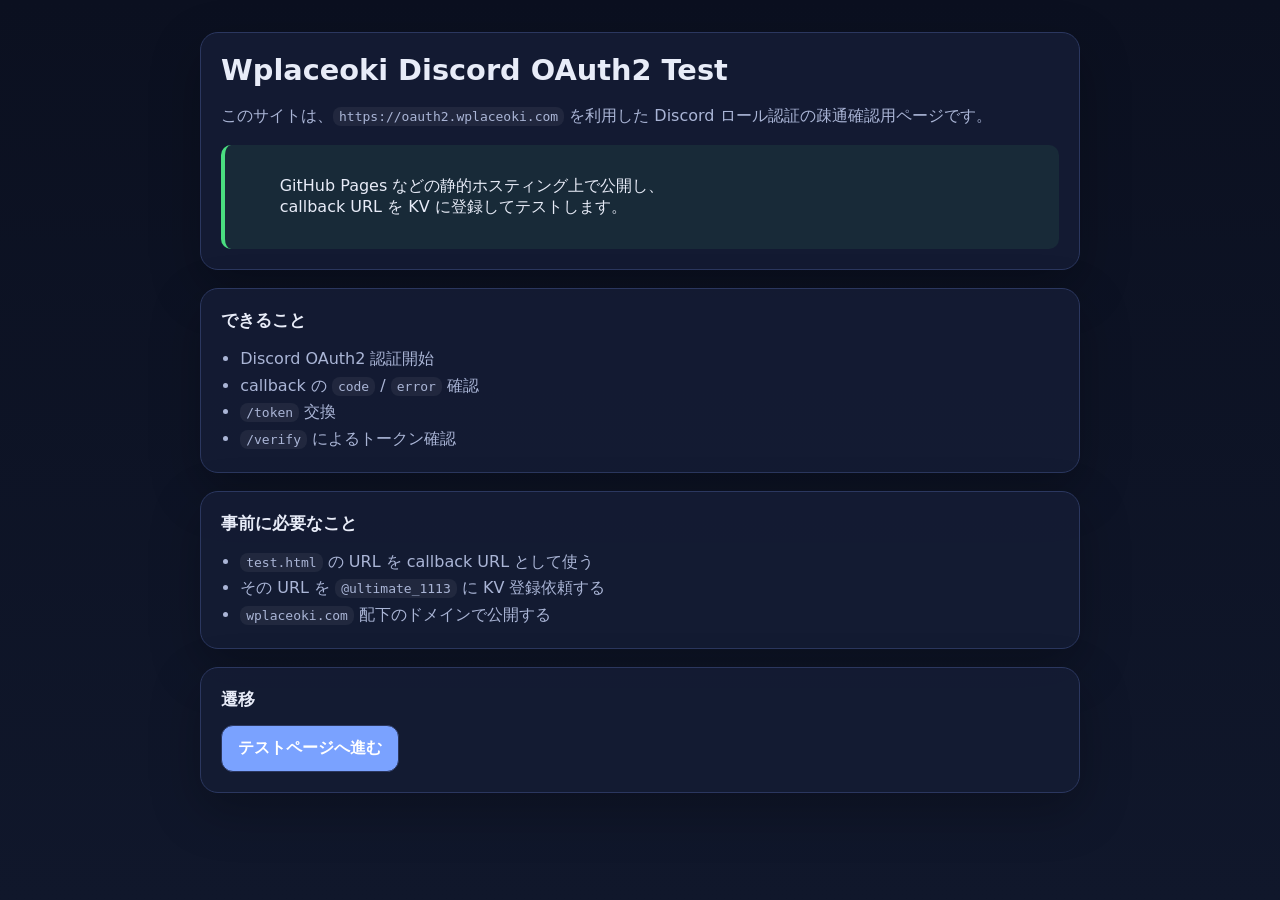
==== index.html @ 6dcc7044 "OAuth2 test site" ====
<!DOCTYPE html>
<html lang="ja">
<head>
  <meta charset="UTF-8" />
  <meta name="viewport" content="width=device-width, initial-scale=1.0" />
  <title>Wplaceoki OAuth2 Test</title>
  <link rel="stylesheet" href="./style.css" />
</head>
<body>
  <div class="wrap">
    <div class="card">
      <h1>Wplaceoki Discord OAuth2 Test</h1>
      <p>
        このサイトは、<code>https://oauth2.wplaceoki.com</code> を利用した
        Discord ロール認証の疎通確認用ページです。
      </p>
      <div class="status ok">
        GitHub Pages などの静的ホスティング上で公開し、
        callback URL を KV に登録してテストします。
      </div>
    </div>

    <div class="card">
      <h2>できること</h2>
      <ul class="list">
        <li>Discord OAuth2 認証開始</li>
        <li>callback の <code>code</code> / <code>error</code> 確認</li>
        <li><code>/token</code> 交換</li>
        <li><code>/verify</code> によるトークン確認</li>
      </ul>
    </div>

    <div class="card">
      <h2>事前に必要なこと</h2>
      <ul class="list">
        <li><code>test.html</code> の URL を callback URL として使う</li>
        <li>その URL を <code>@ultimate_1113</code> に KV 登録依頼する</li>
        <li><code>wplaceoki.com</code> 配下のドメインで公開する</li>
      </ul>
    </div>

    <div class="card">
      <h2>遷移</h2>
      <div class="row">
        <a class="button-link" href="./test.html">テストページへ進む</a>
      </div>
    </div>
  </div>
</body>
</html>
---- style.css ----
:root {
  color-scheme: dark;
  --bg: #0b1020;
  --panel: #141c33;
  --panel-2: #1a2442;
  --text: #e8ecf8;
  --muted: #aab5d6;
  --accent: #7aa2ff;
  --ok: #4ade80;
  --warn: #fbbf24;
  --err: #f87171;
  --border: #2b375f;
}

* {
  box-sizing: border-box;
}

body {
  margin: 0;
  font-family: system-ui, -apple-system, BlinkMacSystemFont, "Segoe UI", sans-serif;
  background: linear-gradient(180deg, #0b1020 0%, #10172b 100%);
  color: var(--text);
  min-height: 100vh;
}

.wrap {
  max-width: 920px;
  margin: 0 auto;
  padding: 32px 20px 48px;
}

.card {
  background: rgba(20, 28, 51, 0.92);
  border: 1px solid var(--border);
  border-radius: 18px;
  padding: 20px;
  box-shadow: 0 18px 50px rgba(0, 0, 0, 0.25);
  margin-bottom: 18px;
}

h1,
h2 {
  margin: 0 0 14px;
}

h1 {
  font-size: 1.8rem;
}

h2 {
  font-size: 1.05rem;
  color: var(--text);
}

p,
li {
  line-height: 1.65;
  color: var(--muted);
}

.grid {
  display: grid;
  grid-template-columns: repeat(auto-fit, minmax(260px, 1fr));
  gap: 16px;
}

label {
  display: block;
  font-size: 0.92rem;
  font-weight: 600;
  margin-bottom: 8px;
  color: var(--text);
}

input,
textarea {
  width: 100%;
  background: var(--panel-2);
  color: var(--text);
  border: 1px solid var(--border);
  border-radius: 12px;
  padding: 12px 14px;
  font: inherit;
}

textarea {
  min-height: 112px;
  resize: vertical;
}

.row {
  display: flex;
  gap: 12px;
  flex-wrap: wrap;
}

button,
.button-link {
  appearance: none;
  border: 1px solid var(--border);
  background: var(--accent);
  color: white;
  border-radius: 12px;
  padding: 12px 16px;
  font: inherit;
  font-weight: 700;
  cursor: pointer;
  text-decoration: none;
  display: inline-block;
}

button.secondary,
.button-link.secondary {
  background: transparent;
  color: var(--text);
}

.mono {
  font-family: ui-monospace, SFMono-Regular, Menlo, Consolas, monospace;
  font-size: 0.92rem;
  word-break: break-all;
}

.status {
  border-left: 4px solid var(--accent);
  padding: 12px 14px;
  border-radius: 10px;
  background: rgba(122, 162, 255, 0.08);
  margin-top: 10px;
  white-space: pre-wrap;
}

.status.ok {
  border-left-color: var(--ok);
  background: rgba(74, 222, 128, 0.08);
}

.status.warn {
  border-left-color: var(--warn);
  background: rgba(251, 191, 36, 0.08);
}

.status.err {
  border-left-color: var(--err);
  background: rgba(248, 113, 113, 0.08);
}

code {
  background: rgba(255, 255, 255, 0.06);
  border-radius: 8px;
  padding: 2px 6px;
}

.small {
  font-size: 0.92rem;
}

.kv {
  display: grid;
  grid-template-columns: 180px 1fr;
  gap: 8px 12px;
  align-items: start;
}

.kv > div:nth-child(odd) {
  color: var(--muted);
  font-size: 0.92rem;
}

.list {
  margin: 0;
  padding-left: 1.2rem;
}

@media (max-width: 640px) {
  .kv {
    grid-template-columns: 1fr;
  }
}
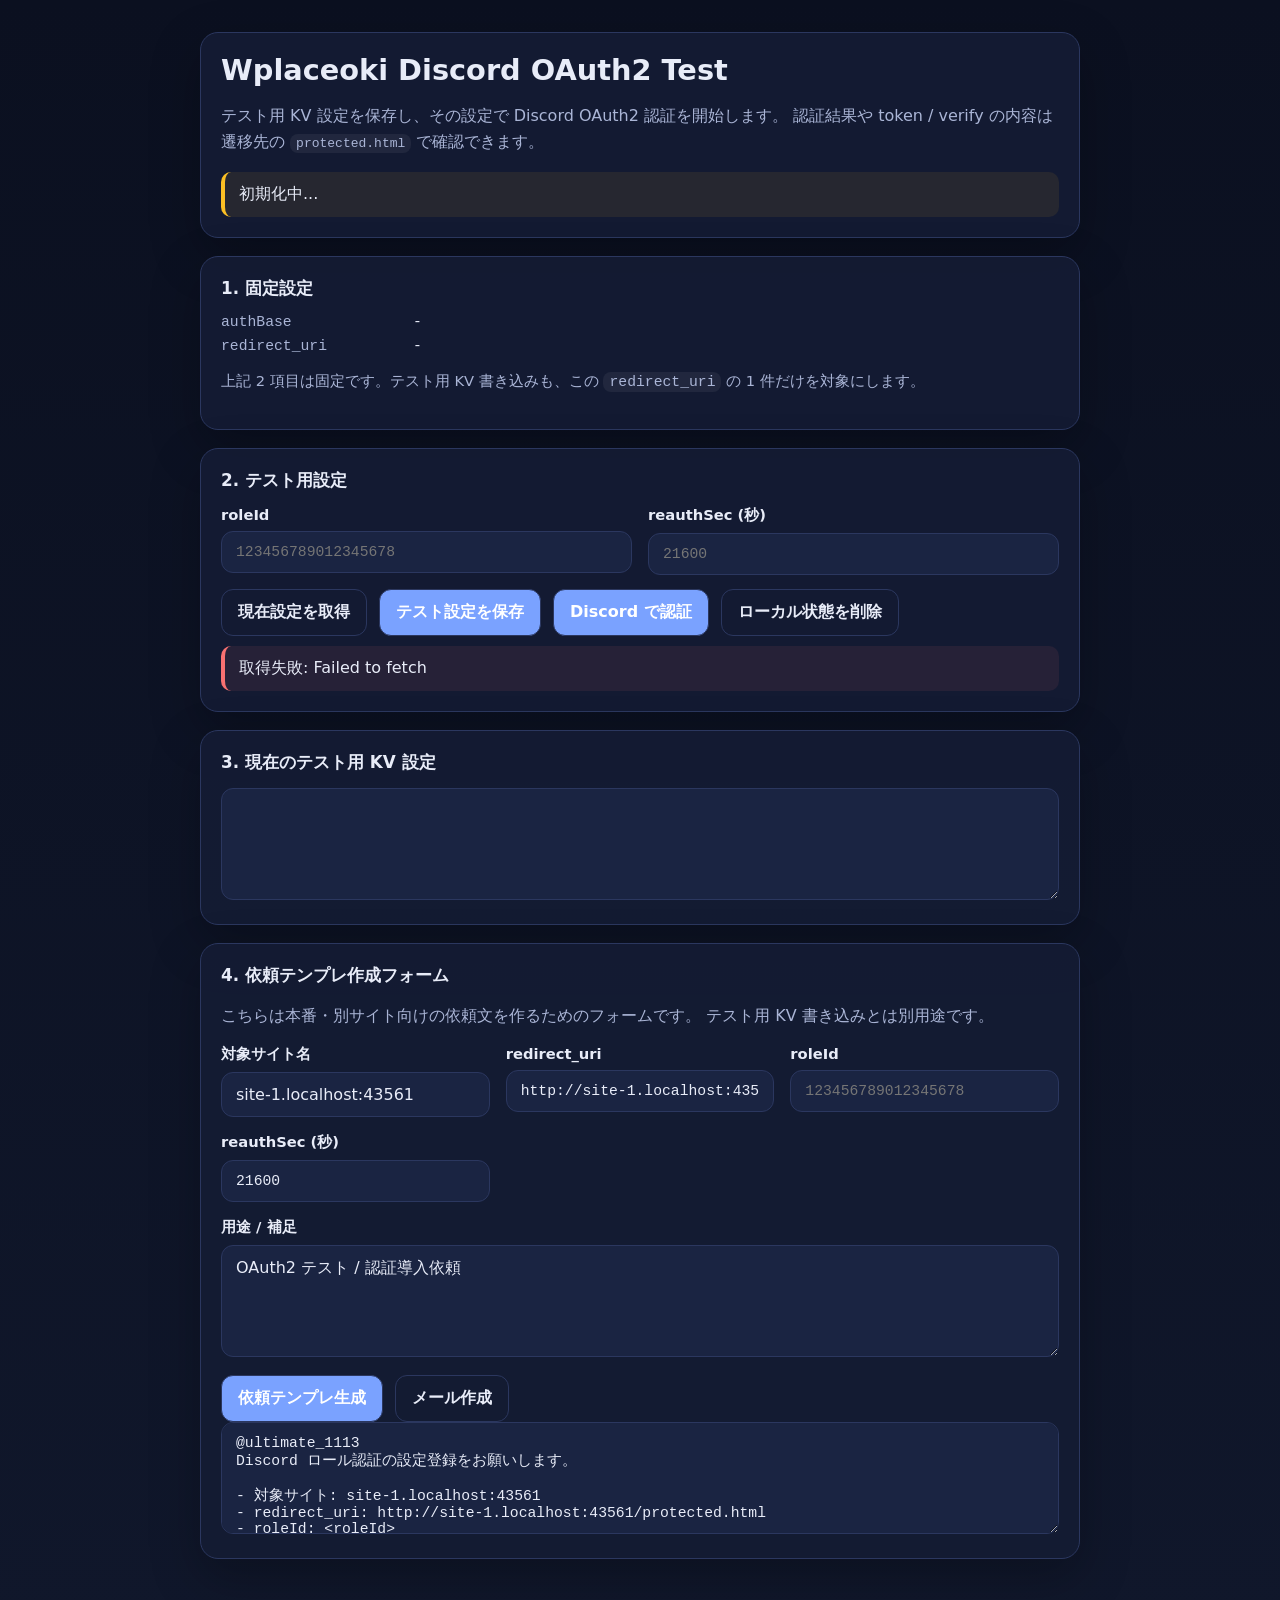
==== commit 15026aa2: "OAuth2テストサイトの構成を変更" ====
--- a/index.html
+++ b/index.html
@@ -11,40 +11,335 @@
     <div class="card">
       <h1>Wplaceoki Discord OAuth2 Test</h1>
       <p>
-        このサイトは、<code>https://oauth2.wplaceoki.com</code> を利用した
-        Discord ロール認証の疎通確認用ページです。
+        テスト用 KV 設定を保存し、その設定で Discord OAuth2 認証を開始します。
+        認証結果や token / verify の内容は遷移先の <code>protected.html</code> で確認できます。
       </p>
-      <div class="status ok">
-        GitHub Pages などの静的ホスティング上で公開し、
-        callback URL を KV に登録してテストします。
-      </div>
-    </div>
-
-    <div class="card">
-      <h2>できること</h2>
-      <ul class="list">
-        <li>Discord OAuth2 認証開始</li>
-        <li>callback の <code>code</code> / <code>error</code> 確認</li>
-        <li><code>/token</code> 交換</li>
-        <li><code>/verify</code> によるトークン確認</li>
-      </ul>
-    </div>
-
-    <div class="card">
-      <h2>事前に必要なこと</h2>
-      <ul class="list">
-        <li><code>test.html</code> の URL を callback URL として使う</li>
-        <li>その URL を <code>@ultimate_1113</code> に KV 登録依頼する</li>
-        <li><code>wplaceoki.com</code> 配下のドメインで公開する</li>
-      </ul>
-    </div>
-
-    <div class="card">
-      <h2>遷移</h2>
-      <div class="row">
-        <a class="button-link" href="./test.html">テストページへ進む</a>
-      </div>
+      <div id="topStatus" class="status warn">初期化中...</div>
+    </div>
+
+    <div class="card">
+      <h2>1. 固定設定</h2>
+      <div class="kv mono">
+        <div>authBase</div><div id="authBaseValue">-</div>
+        <div>redirect_uri</div><div id="redirectUriValue">-</div>
+      </div>
+      <p class="small">
+        上記 2 項目は固定です。テスト用 KV 書き込みも、この <code>redirect_uri</code> の 1 件だけを対象にします。
+      </p>
+    </div>
+
+    <div class="card">
+      <h2>2. テスト用設定</h2>
+      <div class="grid">
+        <div>
+          <label for="roleIdInput">roleId</label>
+          <input id="roleIdInput" class="mono" placeholder="123456789012345678" />
+        </div>
+        <div>
+          <label for="reauthSecInput">reauthSec (秒)</label>
+          <input id="reauthSecInput" class="mono" type="number" min="60" max="86400" step="1" placeholder="21600" />
+        </div>
+      </div>
+      <div class="row" style="margin-top: 14px;">
+        <button id="loadConfigBtn" type="button" class="secondary">現在設定を取得</button>
+        <button id="saveTestConfigBtn" type="button">テスト設定を保存</button>
+        <button id="startAuthBtn" type="button">Discord で認証</button>
+        <button id="clearLocalBtn" type="button" class="secondary">ローカル状態を削除</button>
+      </div>
+      <div id="configStatus" class="status">待機中</div>
+    </div>
+
+    <div class="card">
+      <h2>3. 現在のテスト用 KV 設定</h2>
+      <textarea id="currentConfigOutput" class="mono" readonly></textarea>
+    </div>
+
+    <div class="card">
+      <h2>4. 依頼テンプレ作成フォーム</h2>
+      <p>
+        こちらは本番・別サイト向けの依頼文を作るためのフォームです。
+        テスト用 KV 書き込みとは別用途です。
+      </p>
+      <div class="grid">
+        <div>
+          <label for="reqSiteName">対象サイト名</label>
+          <input id="reqSiteName" placeholder="app.wplaceoki.com" />
+        </div>
+        <div>
+          <label for="reqRedirectUri">redirect_uri</label>
+          <input id="reqRedirectUri" class="mono" placeholder="https://app.wplaceoki.com/auth/callback" />
+        </div>
+        <div>
+          <label for="reqRoleId">roleId</label>
+          <input id="reqRoleId" class="mono" placeholder="123456789012345678" />
+        </div>
+        <div>
+          <label for="reqReauthSec">reauthSec (秒)</label>
+          <input id="reqReauthSec" class="mono" type="number" min="60" step="1" placeholder="21600" />
+        </div>
+      </div>
+      <div style="margin-top: 16px;">
+        <label for="reqPurpose">用途 / 補足</label>
+        <textarea id="reqPurpose" placeholder="一般会員向けサイト / 管理画面 / テスト用途 など"></textarea>
+      </div>
+      <div class="row" style="margin-top: 14px;">
+        <button id="buildTemplateBtn" type="button">依頼テンプレ生成</button>
+        <button id="mailtoBtn" type="button" class="secondary">メール作成</button>
+      </div>
+      <textarea id="requestTemplateOutput" class="mono" readonly></textarea>
     </div>
   </div>
+
+  <script>
+    const STATE_KEY = "wplaceoki-oauth-test-state";
+    const TOKEN_KEY = "wplaceoki-oauth-test-token";
+    const TOKEN_RESPONSE_KEY = "wplaceoki-oauth-test-token-response";
+
+    const els = {
+      topStatus: document.getElementById("topStatus"),
+      authBaseValue: document.getElementById("authBaseValue"),
+      redirectUriValue: document.getElementById("redirectUriValue"),
+
+      roleIdInput: document.getElementById("roleIdInput"),
+      reauthSecInput: document.getElementById("reauthSecInput"),
+      loadConfigBtn: document.getElementById("loadConfigBtn"),
+      saveTestConfigBtn: document.getElementById("saveTestConfigBtn"),
+      startAuthBtn: document.getElementById("startAuthBtn"),
+      clearLocalBtn: document.getElementById("clearLocalBtn"),
+      configStatus: document.getElementById("configStatus"),
+      currentConfigOutput: document.getElementById("currentConfigOutput"),
+
+      reqSiteName: document.getElementById("reqSiteName"),
+      reqRedirectUri: document.getElementById("reqRedirectUri"),
+      reqRoleId: document.getElementById("reqRoleId"),
+      reqReauthSec: document.getElementById("reqReauthSec"),
+      reqPurpose: document.getElementById("reqPurpose"),
+      buildTemplateBtn: document.getElementById("buildTemplateBtn"),
+      mailtoBtn: document.getElementById("mailtoBtn"),
+      requestTemplateOutput: document.getElementById("requestTemplateOutput")
+    };
+
+    let authBase = "https://oauth2.wplaceoki.com";
+    let redirectUri = `${location.origin}/protected.html`;
+    let configLimits = { reauthMinSec: 60, reauthMaxSec: 86400 };
+
+    function setStatus(el, type, text) {
+      el.className = `status ${type}`.trim();
+      el.textContent = text;
+    }
+
+    function randomClientState() {
+      return crypto.randomUUID();
+    }
+
+    function getAuthorizeUrl() {
+      const clientState = randomClientState();
+      localStorage.setItem(STATE_KEY, clientState);
+
+      const url = new URL(`${authBase}/authorize`);
+      url.searchParams.set("redirect_uri", redirectUri);
+      url.searchParams.set("client_state", clientState);
+      return url.toString();
+    }
+
+    async function loadTestConfig() {
+      try {
+        setStatus(els.configStatus, "warn", "現在設定を取得しています...");
+
+        const res = await fetch(`${authBase}/test/config`);
+        const data = await res.json();
+
+        els.currentConfigOutput.value = JSON.stringify(data, null, 2);
+
+        if (!data.ok) {
+          setStatus(els.configStatus, "err", `取得失敗: ${data.error || res.status}`);
+          return;
+        }
+
+        authBase = data.auth_base;
+        redirectUri = data.redirect_uri;
+        configLimits = data.limits || configLimits;
+
+        els.authBaseValue.textContent = authBase;
+        els.redirectUriValue.textContent = redirectUri;
+
+        if (data.config) {
+          els.roleIdInput.value = data.config.roleId || "";
+          els.reauthSecInput.value = String(data.config.reauthSec || "");
+        }
+
+        setStatus(els.configStatus, "ok", "現在設定を取得しました。");
+        setStatus(
+          els.topStatus,
+          "ok",
+          [
+            "テストページの準備ができました。",
+            `authBase: ${authBase}`,
+            `redirect_uri: ${redirectUri}`
+          ].join("\n")
+        );
+      } catch (error) {
+        setStatus(
+          els.configStatus,
+          "err",
+          `取得失敗: ${error instanceof Error ? error.message : String(error)}`
+        );
+      }
+    }
+
+    async function saveTestConfig() {
+      const roleId = els.roleIdInput.value.trim();
+      const reauthSec = Number(els.reauthSecInput.value.trim());
+
+      if (!/^\d{17,20}$/.test(roleId)) {
+        setStatus(els.configStatus, "err", "roleId は 17〜20 桁の数字で入力してください。");
+        return;
+      }
+
+      if (!Number.isInteger(reauthSec)) {
+        setStatus(els.configStatus, "err", "reauthSec は整数で入力してください。");
+        return;
+      }
+
+      if (reauthSec < configLimits.reauthMinSec || reauthSec > configLimits.reauthMaxSec) {
+        setStatus(
+          els.configStatus,
+          "err",
+          `reauthSec は ${configLimits.reauthMinSec}〜${configLimits.reauthMaxSec} 秒で入力してください。`
+        );
+        return;
+      }
+
+      try {
+        setStatus(els.configStatus, "warn", "テスト用 KV 設定を保存しています...");
+
+        const res = await fetch(`${authBase}/test/register`, {
+          method: "POST",
+          headers: { "Content-Type": "application/json" },
+          body: JSON.stringify({ roleId, reauthSec })
+        });
+
+        const data = await res.json();
+        els.currentConfigOutput.value = JSON.stringify(data, null, 2);
+
+        if (!data.ok) {
+          setStatus(els.configStatus, "err", `保存失敗: ${data.error || res.status}`);
+          return;
+        }
+
+        setStatus(
+          els.configStatus,
+          "ok",
+          [
+            "テスト用 KV 設定を保存しました。",
+            `roleId: ${roleId}`,
+            `reauthSec: ${reauthSec}`
+          ].join("\n")
+        );
+      } catch (error) {
+        setStatus(
+          els.configStatus,
+          "err",
+          `保存失敗: ${error instanceof Error ? error.message : String(error)}`
+        );
+      }
+    }
+
+    function startAuth() {
+      const authUrl = getAuthorizeUrl();
+      const opened = window.open(authUrl, "_blank", "noopener,noreferrer");
+
+      if (!opened) {
+        setStatus(
+          els.configStatus,
+          "err",
+          "新しいタブを開けませんでした。ポップアップブロックを確認してください。"
+        );
+        return;
+      }
+
+      setStatus(
+        els.configStatus,
+        "ok",
+        [
+          "認証を新しいタブで開始しました。",
+          authUrl
+        ].join("\n")
+      );
+    }
+
+    function clearLocalState() {
+      localStorage.removeItem(STATE_KEY);
+      localStorage.removeItem(TOKEN_KEY);
+      localStorage.removeItem(TOKEN_RESPONSE_KEY);
+      setStatus(els.configStatus, "warn", "ローカル状態を削除しました。");
+    }
+
+    function buildRequestTemplate() {
+      const siteName = els.reqSiteName.value.trim();
+      const reqRedirectUri = els.reqRedirectUri.value.trim();
+      const reqRoleId = els.reqRoleId.value.trim();
+      const reqReauthSec = els.reqReauthSec.value.trim();
+      const reqPurpose = els.reqPurpose.value.trim();
+
+      const lines = [
+        "@ultimate_1113",
+        "Discord ロール認証の設定登録をお願いします。",
+        "",
+        `- 対象サイト: ${siteName || "<対象サイト名>"}`,
+        `- redirect_uri: ${reqRedirectUri || "<redirect_uri>"}`,
+        `- roleId: ${reqRoleId || "<roleId>"}`,
+        `- reauthSec: ${reqReauthSec || "<reauthSec>"}`,
+        "- enabled: true",
+        `- 用途: ${reqPurpose || "<用途>"}`,
+      ];
+
+      const text = lines.join("\n");
+      els.requestTemplateOutput.value = text;
+      return text;
+    }
+
+    function openMailto() {
+      const body = buildRequestTemplate();
+      const subject = "Discord ロール認証 設定依頼";
+      const mailto = `mailto:ultimate_1113.tech@wplaceoki.com?subject=${encodeURIComponent(subject)}&body=${encodeURIComponent(body)}`;
+      location.href = mailto;
+    }
+
+    function initRequestFormDefaults() {
+      els.reqSiteName.value = location.host;
+      els.reqRedirectUri.value = redirectUri;
+      els.reqRoleId.value = els.roleIdInput.value.trim();
+      els.reqReauthSec.value = els.reauthSecInput.value.trim() || "21600";
+      els.reqPurpose.value = "OAuth2 テスト / 認証導入依頼";
+      buildRequestTemplate();
+    }
+
+    function syncRequestFieldsFromTestInputs() {
+      if (!els.reqRoleId.value.trim()) {
+        els.reqRoleId.value = els.roleIdInput.value.trim();
+      }
+      if (!els.reqReauthSec.value.trim()) {
+        els.reqReauthSec.value = els.reauthSecInput.value.trim();
+      }
+    }
+
+    async function init() {
+      els.loadConfigBtn.addEventListener("click", loadTestConfig);
+      els.saveTestConfigBtn.addEventListener("click", saveTestConfig);
+      els.startAuthBtn.addEventListener("click", startAuth);
+      els.clearLocalBtn.addEventListener("click", clearLocalState);
+      els.buildTemplateBtn.addEventListener("click", buildRequestTemplate);
+      els.mailtoBtn.addEventListener("click", openMailto);
+
+      els.roleIdInput.addEventListener("input", syncRequestFieldsFromTestInputs);
+      els.reauthSecInput.addEventListener("input", syncRequestFieldsFromTestInputs);
+
+      await loadTestConfig();
+      initRequestFormDefaults();
+    }
+
+    init();
+  </script>
 </body>
 </html>
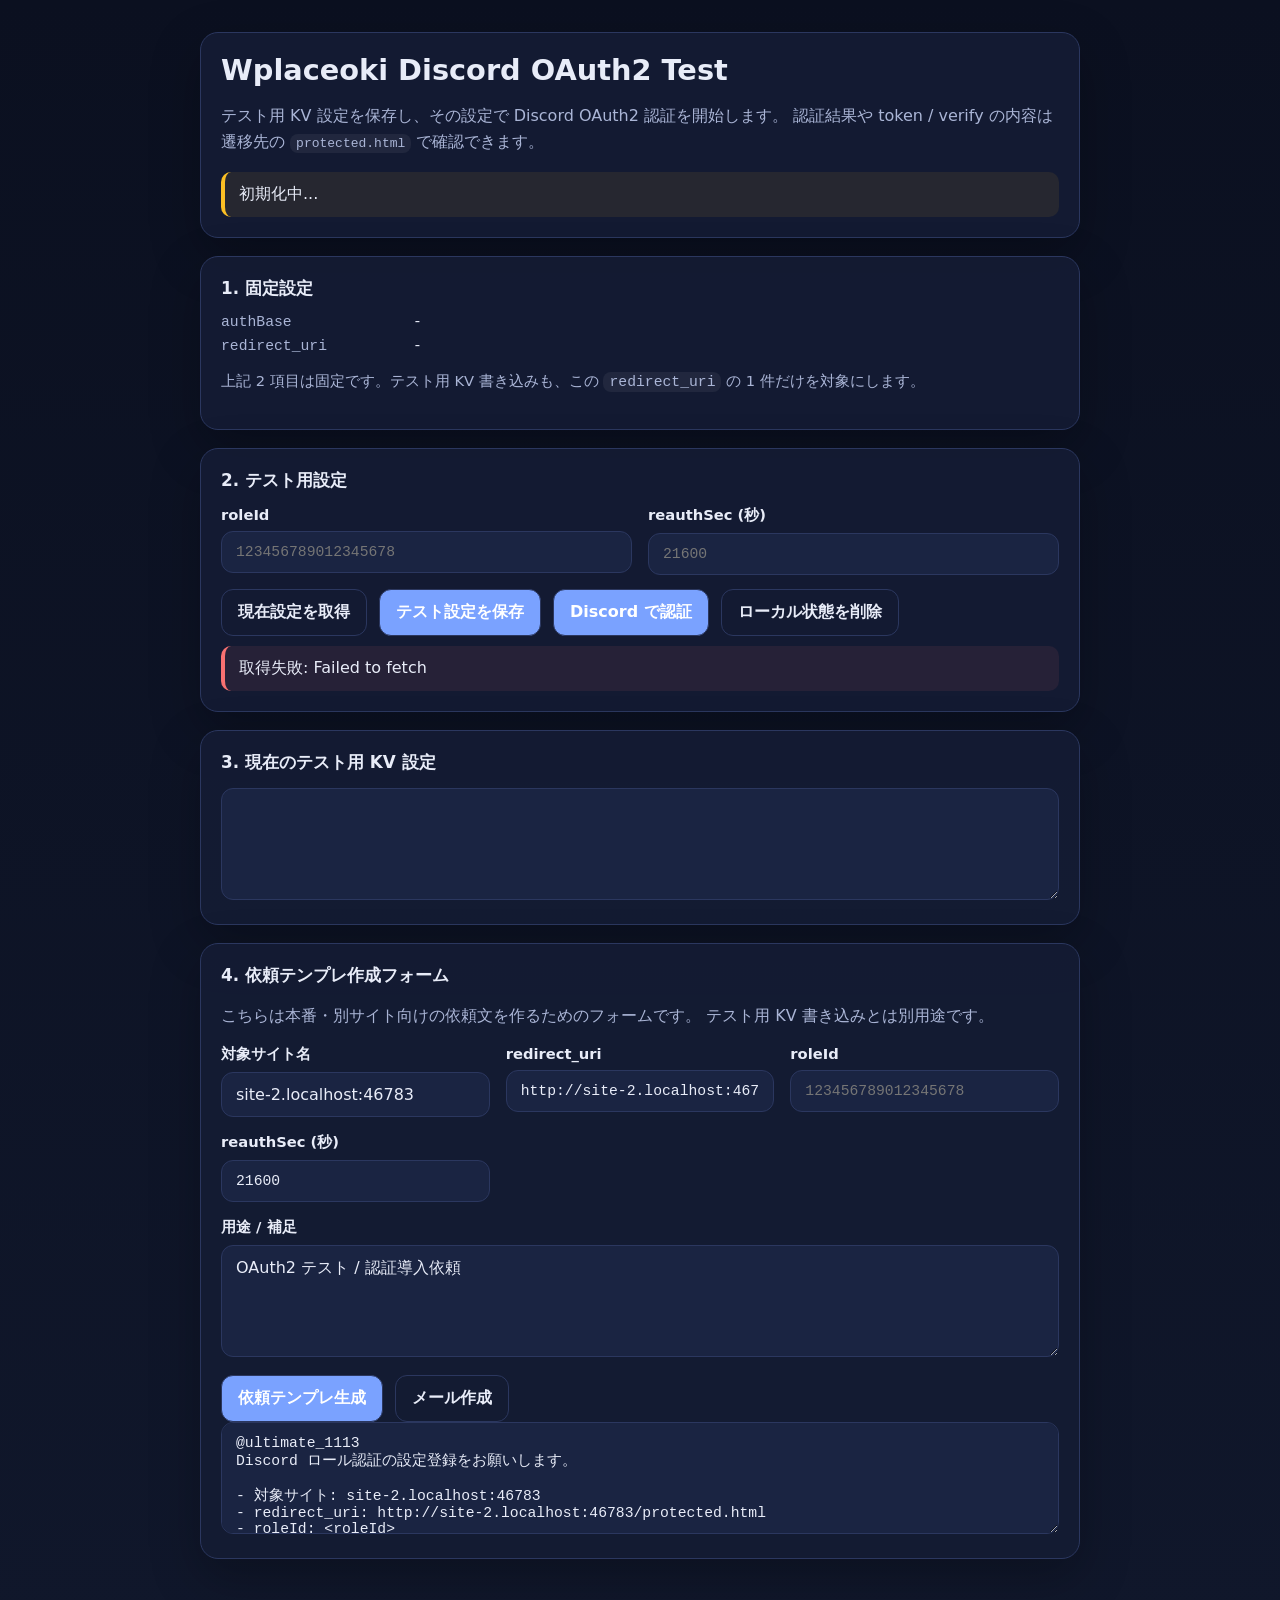
==== commit 9095710d: "無意味なUIを変更" ====
--- a/index.html
+++ b/index.html
@@ -127,7 +127,13 @@
       el.className = `status ${type}`.trim();
       el.textContent = text;
     }
-
+    
+    function clearStatusLater(el, ms = 4000, fallbackText = "待機中") {
+      window.setTimeout(() => {
+        el.className = "status";
+        el.textContent = fallbackText;
+      }, ms);
+    }
     function randomClientState() {
       return crypto.randomUUID();
     }
@@ -255,17 +261,16 @@
           "err",
           "新しいタブを開けませんでした。ポップアップブロックを確認してください。"
         );
+        clearStatusLater(els.configStatus, 5000);
         return;
       }
 
       setStatus(
         els.configStatus,
         "ok",
-        [
-          "認証を新しいタブで開始しました。",
-          authUrl
-        ].join("\n")
+        "認証を新しいタブで開始しました。"
       );
+      clearStatusLater(els.configStatus, 2500);
     }
 
     function clearLocalState() {
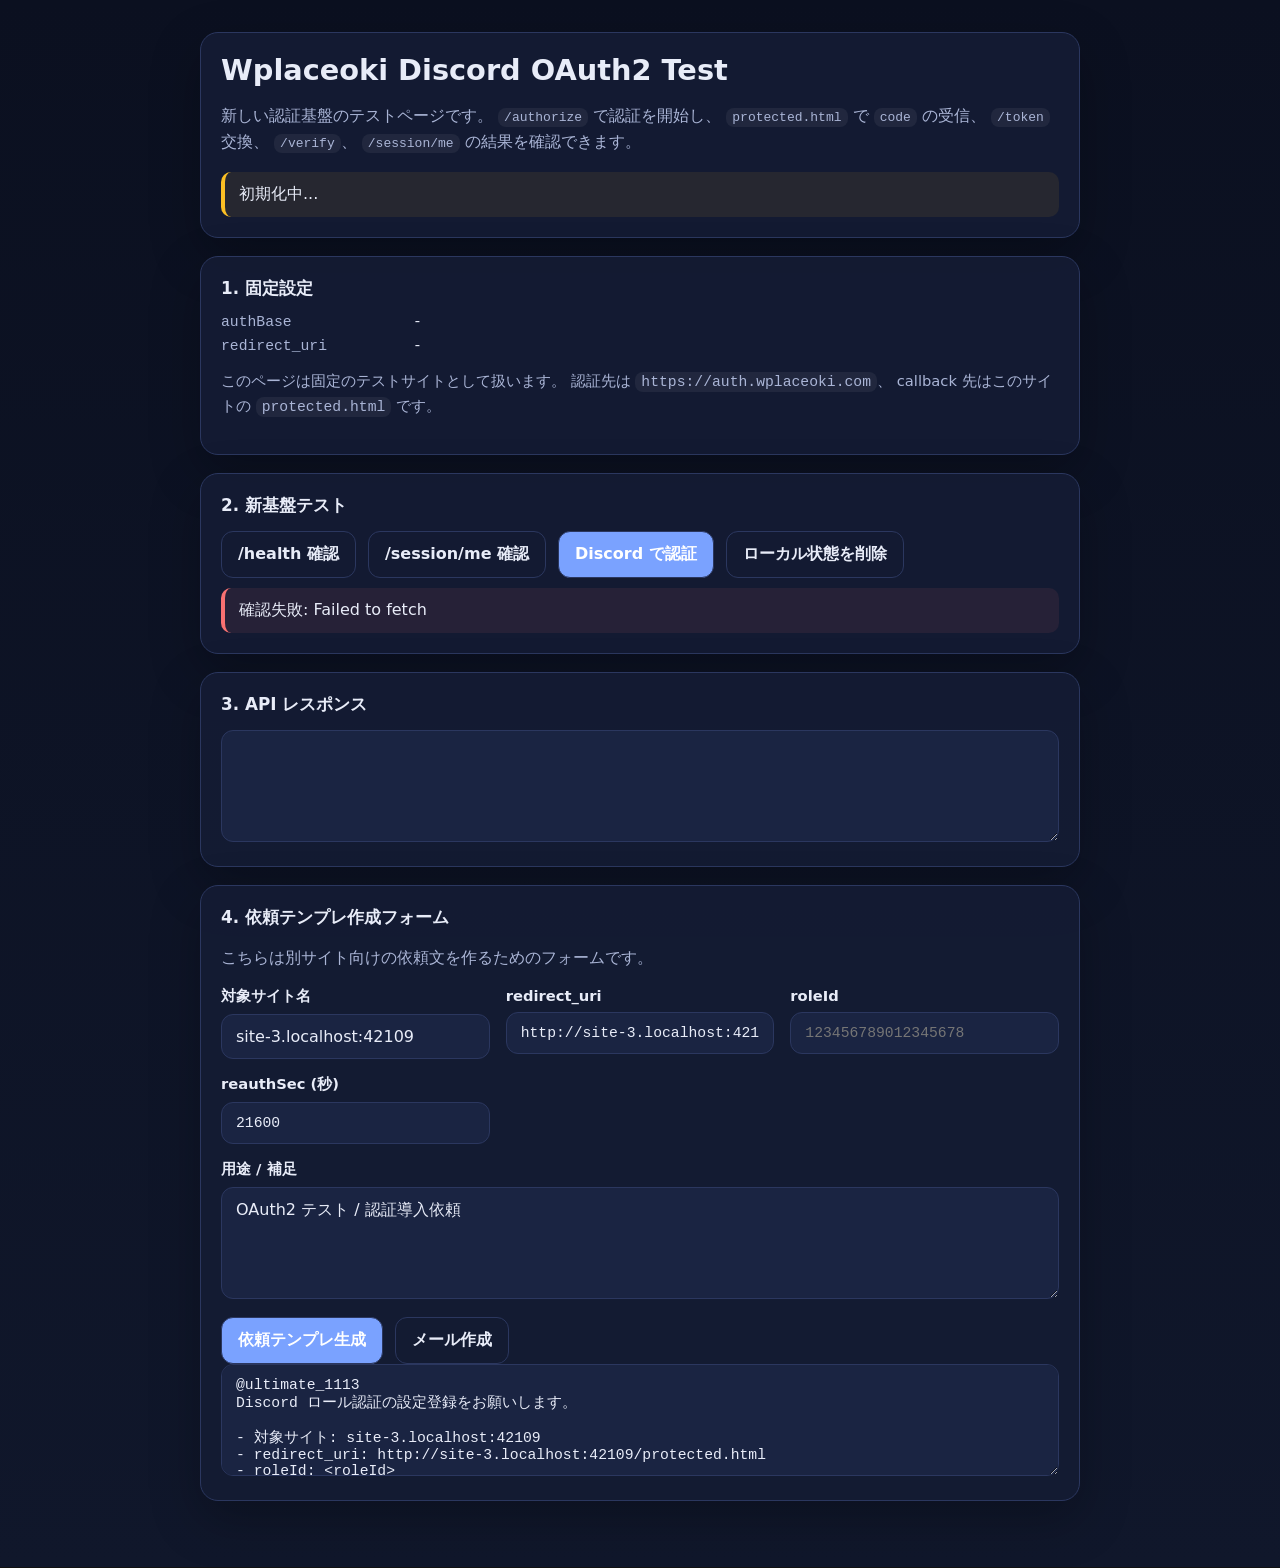
==== commit 1f693e35: "認証鯖版" ====
--- a/index.html
+++ b/index.html
@@ -11,8 +11,13 @@
     <div class="card">
       <h1>Wplaceoki Discord OAuth2 Test</h1>
       <p>
-        テスト用 KV 設定を保存し、その設定で Discord OAuth2 認証を開始します。
-        認証結果や token / verify の内容は遷移先の <code>protected.html</code> で確認できます。
+        新しい認証基盤のテストページです。
+        <code>/authorize</code> で認証を開始し、
+        <code>protected.html</code> で
+        <code>code</code> の受信、
+        <code>/token</code> 交換、
+        <code>/verify</code>、
+        <code>/session/me</code> の結果を確認できます。
       </p>
       <div id="topStatus" class="status warn">初期化中...</div>
     </div>
@@ -24,25 +29,17 @@
         <div>redirect_uri</div><div id="redirectUriValue">-</div>
       </div>
       <p class="small">
-        上記 2 項目は固定です。テスト用 KV 書き込みも、この <code>redirect_uri</code> の 1 件だけを対象にします。
+        このページは固定のテストサイトとして扱います。
+        認証先は <code>https://auth.wplaceoki.com</code>、
+        callback 先はこのサイトの <code>protected.html</code> です。
       </p>
     </div>
 
     <div class="card">
-      <h2>2. テスト用設定</h2>
-      <div class="grid">
-        <div>
-          <label for="roleIdInput">roleId</label>
-          <input id="roleIdInput" class="mono" placeholder="123456789012345678" />
-        </div>
-        <div>
-          <label for="reauthSecInput">reauthSec (秒)</label>
-          <input id="reauthSecInput" class="mono" type="number" min="60" max="86400" step="1" placeholder="21600" />
-        </div>
-      </div>
-      <div class="row" style="margin-top: 14px;">
-        <button id="loadConfigBtn" type="button" class="secondary">現在設定を取得</button>
-        <button id="saveTestConfigBtn" type="button">テスト設定を保存</button>
+      <h2>2. 新基盤テスト</h2>
+      <div class="row">
+        <button id="healthBtn" type="button" class="secondary">/health 確認</button>
+        <button id="sessionBtn" type="button" class="secondary">/session/me 確認</button>
         <button id="startAuthBtn" type="button">Discord で認証</button>
         <button id="clearLocalBtn" type="button" class="secondary">ローカル状態を削除</button>
       </div>
@@ -50,15 +47,14 @@
     </div>
 
     <div class="card">
-      <h2>3. 現在のテスト用 KV 設定</h2>
+      <h2>3. API レスポンス</h2>
       <textarea id="currentConfigOutput" class="mono" readonly></textarea>
     </div>
 
     <div class="card">
       <h2>4. 依頼テンプレ作成フォーム</h2>
       <p>
-        こちらは本番・別サイト向けの依頼文を作るためのフォームです。
-        テスト用 KV 書き込みとは別用途です。
+        こちらは別サイト向けの依頼文を作るためのフォームです。
       </p>
       <div class="grid">
         <div>
@@ -100,10 +96,8 @@
       authBaseValue: document.getElementById("authBaseValue"),
       redirectUriValue: document.getElementById("redirectUriValue"),
 
-      roleIdInput: document.getElementById("roleIdInput"),
-      reauthSecInput: document.getElementById("reauthSecInput"),
-      loadConfigBtn: document.getElementById("loadConfigBtn"),
-      saveTestConfigBtn: document.getElementById("saveTestConfigBtn"),
+      healthBtn: document.getElementById("healthBtn"),
+      sessionBtn: document.getElementById("sessionBtn"),
       startAuthBtn: document.getElementById("startAuthBtn"),
       clearLocalBtn: document.getElementById("clearLocalBtn"),
       configStatus: document.getElementById("configStatus"),
@@ -119,21 +113,21 @@
       requestTemplateOutput: document.getElementById("requestTemplateOutput")
     };
 
-    let authBase = "https://oauth2.wplaceoki.com";
+    let authBase = "https://auth.wplaceoki.com";
     let redirectUri = `${location.origin}/protected.html`;
-    let configLimits = { reauthMinSec: 60, reauthMaxSec: 86400 };
 
     function setStatus(el, type, text) {
       el.className = `status ${type}`.trim();
       el.textContent = text;
     }
-    
+
     function clearStatusLater(el, ms = 4000, fallbackText = "待機中") {
       window.setTimeout(() => {
         el.className = "status";
         el.textContent = fallbackText;
       }, ms);
     }
+
     function randomClientState() {
       return crypto.randomUUID();
     }
@@ -148,38 +142,30 @@
       return url.toString();
     }
 
-    async function loadTestConfig() {
+    async function loadHealth() {
       try {
-        setStatus(els.configStatus, "warn", "現在設定を取得しています...");
-
-        const res = await fetch(`${authBase}/test/config`);
+        setStatus(els.configStatus, "warn", "/health を確認しています...");
+
+        const res = await fetch(`${authBase}/health`, {
+          credentials: "include"
+        });
         const data = await res.json();
 
         els.currentConfigOutput.value = JSON.stringify(data, null, 2);
+        els.authBaseValue.textContent = authBase;
+        els.redirectUriValue.textContent = redirectUri;
 
         if (!data.ok) {
-          setStatus(els.configStatus, "err", `取得失敗: ${data.error || res.status}`);
+          setStatus(els.configStatus, "err", `確認失敗: ${res.status}`);
           return;
         }
 
-        authBase = data.auth_base;
-        redirectUri = data.redirect_uri;
-        configLimits = data.limits || configLimits;
-
-        els.authBaseValue.textContent = authBase;
-        els.redirectUriValue.textContent = redirectUri;
-
-        if (data.config) {
-          els.roleIdInput.value = data.config.roleId || "";
-          els.reauthSecInput.value = String(data.config.reauthSec || "");
-        }
-
-        setStatus(els.configStatus, "ok", "現在設定を取得しました。");
+        setStatus(els.configStatus, "ok", "/health は正常です。");
         setStatus(
           els.topStatus,
           "ok",
           [
-            "テストページの準備ができました。",
+            "新基盤テストページの準備ができました。",
             `authBase: ${authBase}`,
             `redirect_uri: ${redirectUri}`
           ].join("\n")
@@ -188,65 +174,42 @@
         setStatus(
           els.configStatus,
           "err",
-          `取得失敗: ${error instanceof Error ? error.message : String(error)}`
+          `確認失敗: ${error instanceof Error ? error.message : String(error)}`
         );
       }
     }
 
-    async function saveTestConfig() {
-      const roleId = els.roleIdInput.value.trim();
-      const reauthSec = Number(els.reauthSecInput.value.trim());
-
-      if (!/^\d{17,20}$/.test(roleId)) {
-        setStatus(els.configStatus, "err", "roleId は 17〜20 桁の数字で入力してください。");
-        return;
-      }
-
-      if (!Number.isInteger(reauthSec)) {
-        setStatus(els.configStatus, "err", "reauthSec は整数で入力してください。");
-        return;
-      }
-
-      if (reauthSec < configLimits.reauthMinSec || reauthSec > configLimits.reauthMaxSec) {
+    async function loadSession() {
+      try {
+        setStatus(els.configStatus, "warn", "/session/me を確認しています...");
+
+        const url = new URL(`${authBase}/session/me`);
+        url.searchParams.set("redirect_uri", redirectUri);
+
+        const res = await fetch(url, {
+          credentials: "include"
+        });
+        const data = await res.json();
+
+        els.currentConfigOutput.value = JSON.stringify(data, null, 2);
+
+        if (!data.ok) {
+          setStatus(els.configStatus, "err", `確認失敗: ${res.status}`);
+          return;
+        }
+
+        if (data.authenticated && data.authorized) {
+          setStatus(els.configStatus, "ok", "共有セッション・grant ともに有効です。");
+        } else if (data.authenticated) {
+          setStatus(els.configStatus, "warn", "共有セッションはありますが、この redirect_uri の grant はありません。");
+        } else {
+          setStatus(els.configStatus, "warn", "共有セッションはありません。未認証です。");
+        }
+      } catch (error) {
         setStatus(
           els.configStatus,
           "err",
-          `reauthSec は ${configLimits.reauthMinSec}〜${configLimits.reauthMaxSec} 秒で入力してください。`
-        );
-        return;
-      }
-
-      try {
-        setStatus(els.configStatus, "warn", "テスト用 KV 設定を保存しています...");
-
-        const res = await fetch(`${authBase}/test/register`, {
-          method: "POST",
-          headers: { "Content-Type": "application/json" },
-          body: JSON.stringify({ roleId, reauthSec })
-        });
-
-        const data = await res.json();
-        els.currentConfigOutput.value = JSON.stringify(data, null, 2);
-
-        if (!data.ok) {
-          setStatus(els.configStatus, "err", `保存失敗: ${data.error || res.status}`);
-          return;
-        }
-
-        setStatus(
-          els.configStatus,
-          "ok",
-          [
-            "テスト用 KV 設定を保存しました。",
-            `roleId: ${roleId}`,
-            `reauthSec: ${reauthSec}`
-          ].join("\n")
-        );
-      } catch (error) {
-        setStatus(
-          els.configStatus,
-          "err",
-          `保存失敗: ${error instanceof Error ? error.message : String(error)}`
+          `確認失敗: ${error instanceof Error ? error.message : String(error)}`
         );
       }
     }
@@ -265,11 +228,7 @@
         return;
       }
 
-      setStatus(
-        els.configStatus,
-        "ok",
-        "認証を新しいタブで開始しました。"
-      );
+      setStatus(els.configStatus, "ok", "認証を新しいタブで開始しました。");
       clearStatusLater(els.configStatus, 2500);
     }
 
@@ -278,6 +237,7 @@
       localStorage.removeItem(TOKEN_KEY);
       localStorage.removeItem(TOKEN_RESPONSE_KEY);
       setStatus(els.configStatus, "warn", "ローカル状態を削除しました。");
+      clearStatusLater(els.configStatus, 2500);
     }
 
     function buildRequestTemplate() {
@@ -314,33 +274,21 @@
     function initRequestFormDefaults() {
       els.reqSiteName.value = location.host;
       els.reqRedirectUri.value = redirectUri;
-      els.reqRoleId.value = els.roleIdInput.value.trim();
-      els.reqReauthSec.value = els.reauthSecInput.value.trim() || "21600";
+      els.reqRoleId.value = "";
+      els.reqReauthSec.value = "21600";
       els.reqPurpose.value = "OAuth2 テスト / 認証導入依頼";
       buildRequestTemplate();
     }
 
-    function syncRequestFieldsFromTestInputs() {
-      if (!els.reqRoleId.value.trim()) {
-        els.reqRoleId.value = els.roleIdInput.value.trim();
-      }
-      if (!els.reqReauthSec.value.trim()) {
-        els.reqReauthSec.value = els.reauthSecInput.value.trim();
-      }
-    }
-
     async function init() {
-      els.loadConfigBtn.addEventListener("click", loadTestConfig);
-      els.saveTestConfigBtn.addEventListener("click", saveTestConfig);
+      els.healthBtn.addEventListener("click", loadHealth);
+      els.sessionBtn.addEventListener("click", loadSession);
       els.startAuthBtn.addEventListener("click", startAuth);
       els.clearLocalBtn.addEventListener("click", clearLocalState);
       els.buildTemplateBtn.addEventListener("click", buildRequestTemplate);
       els.mailtoBtn.addEventListener("click", openMailto);
 
-      els.roleIdInput.addEventListener("input", syncRequestFieldsFromTestInputs);
-      els.reauthSecInput.addEventListener("input", syncRequestFieldsFromTestInputs);
-
-      await loadTestConfig();
+      await loadHealth();
       initRequestFormDefaults();
     }
 
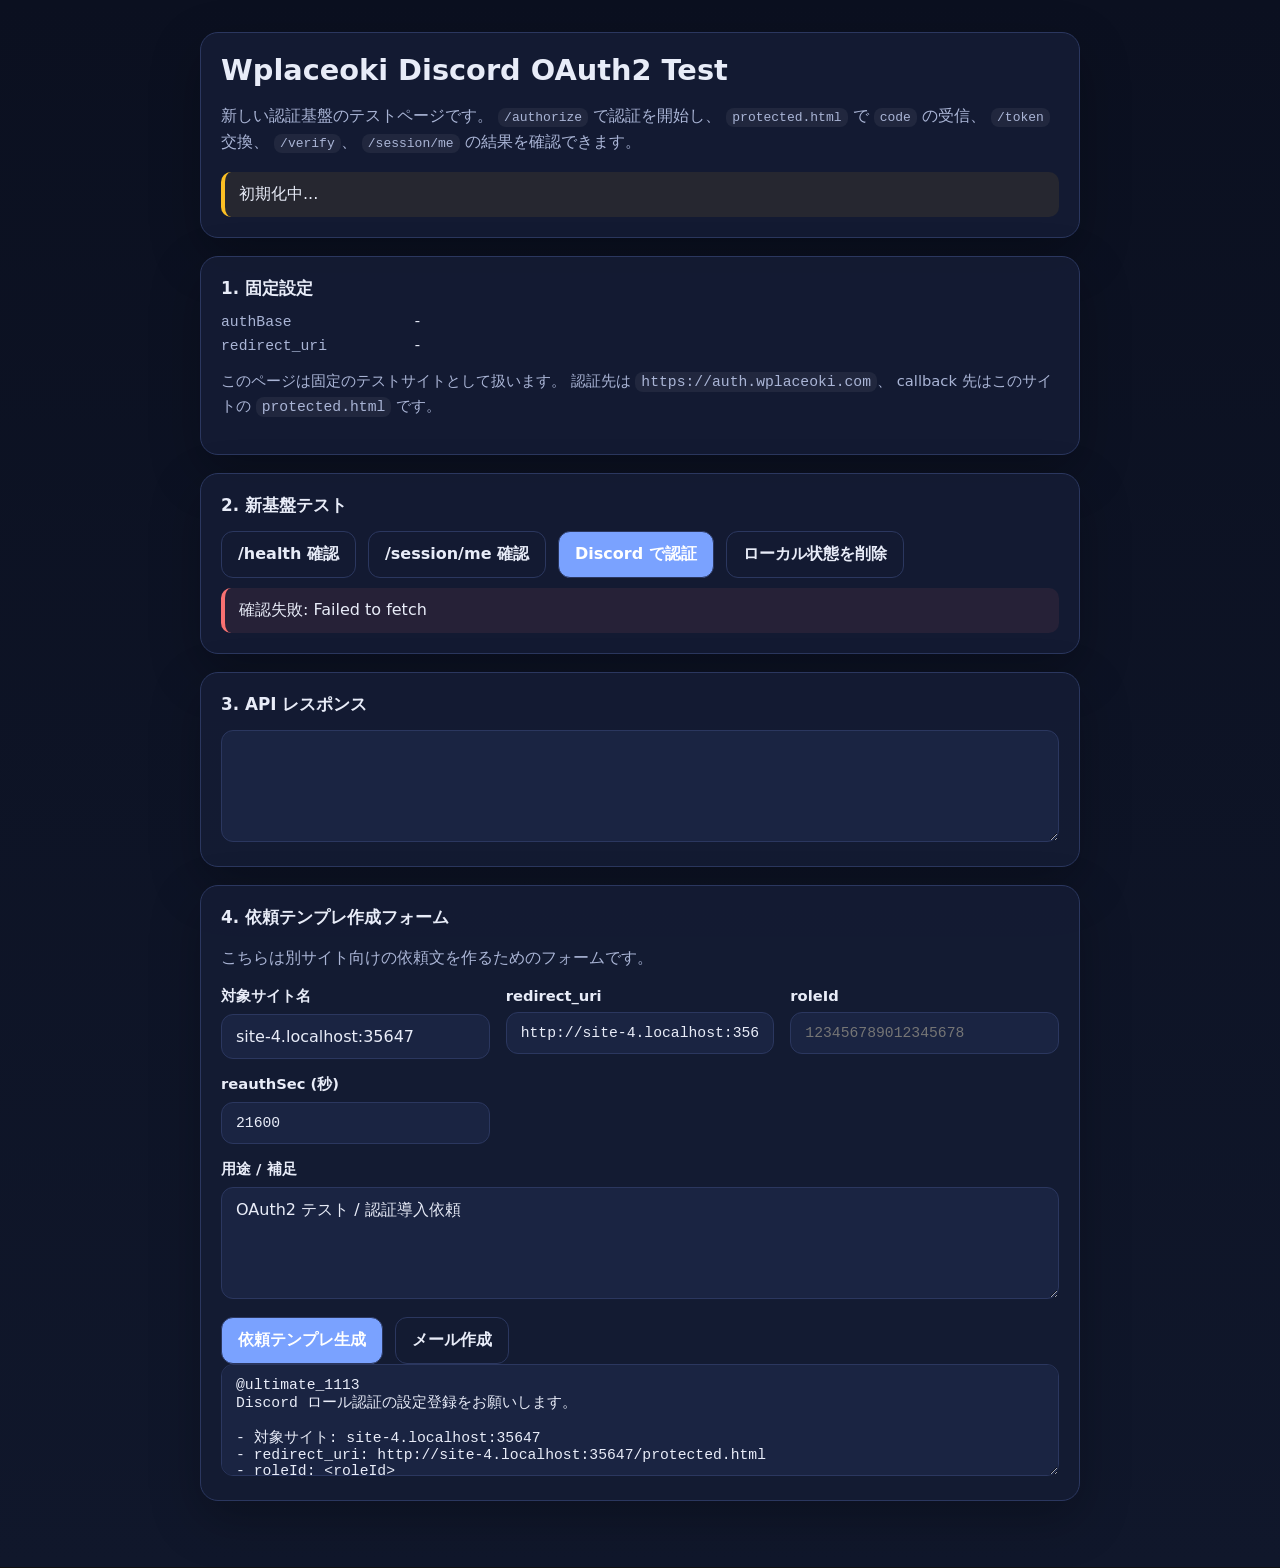
==== commit b4cc6977: "不要なクッキーを修正" ====
--- a/index.html
+++ b/index.html
@@ -146,9 +146,7 @@
       try {
         setStatus(els.configStatus, "warn", "/health を確認しています...");
 
-        const res = await fetch(`${authBase}/health`, {
-          credentials: "include"
-        });
+        const res = await fetch(`${authBase}/health`);
         const data = await res.json();
 
         els.currentConfigOutput.value = JSON.stringify(data, null, 2);
